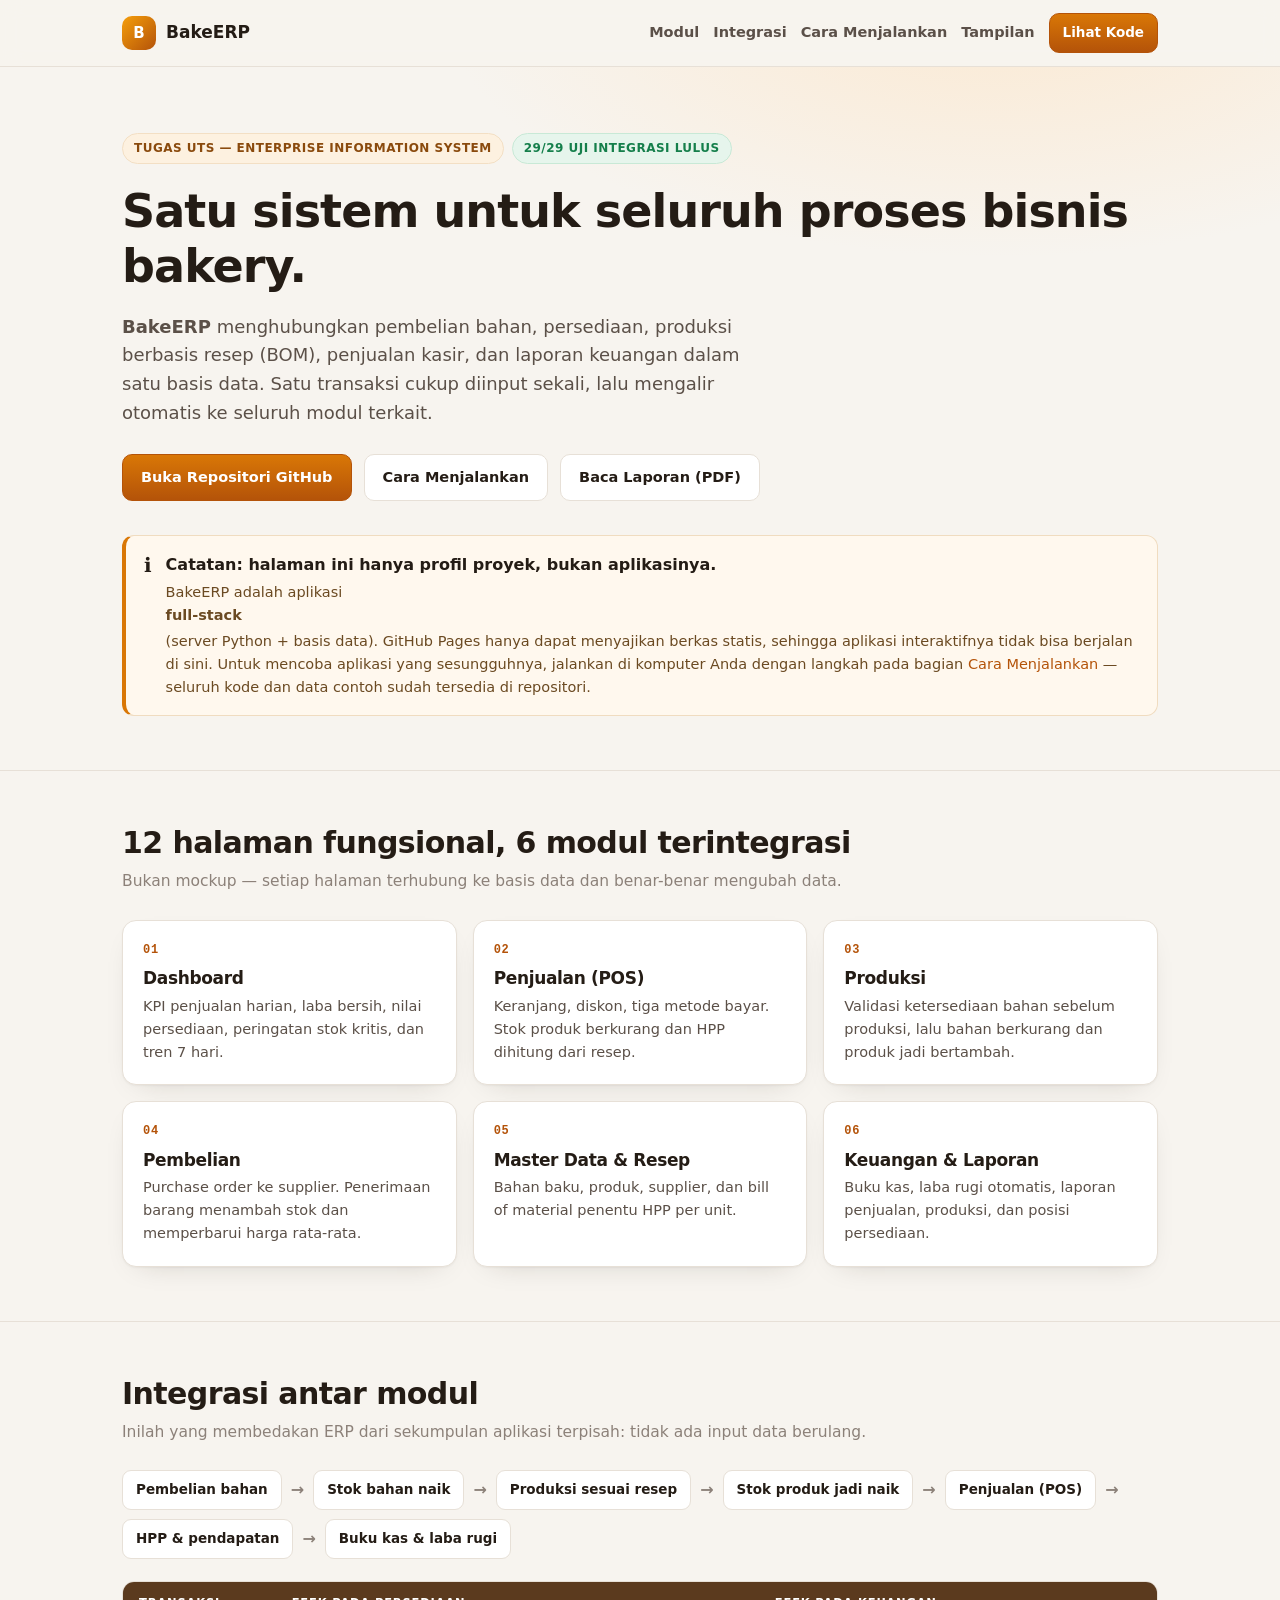
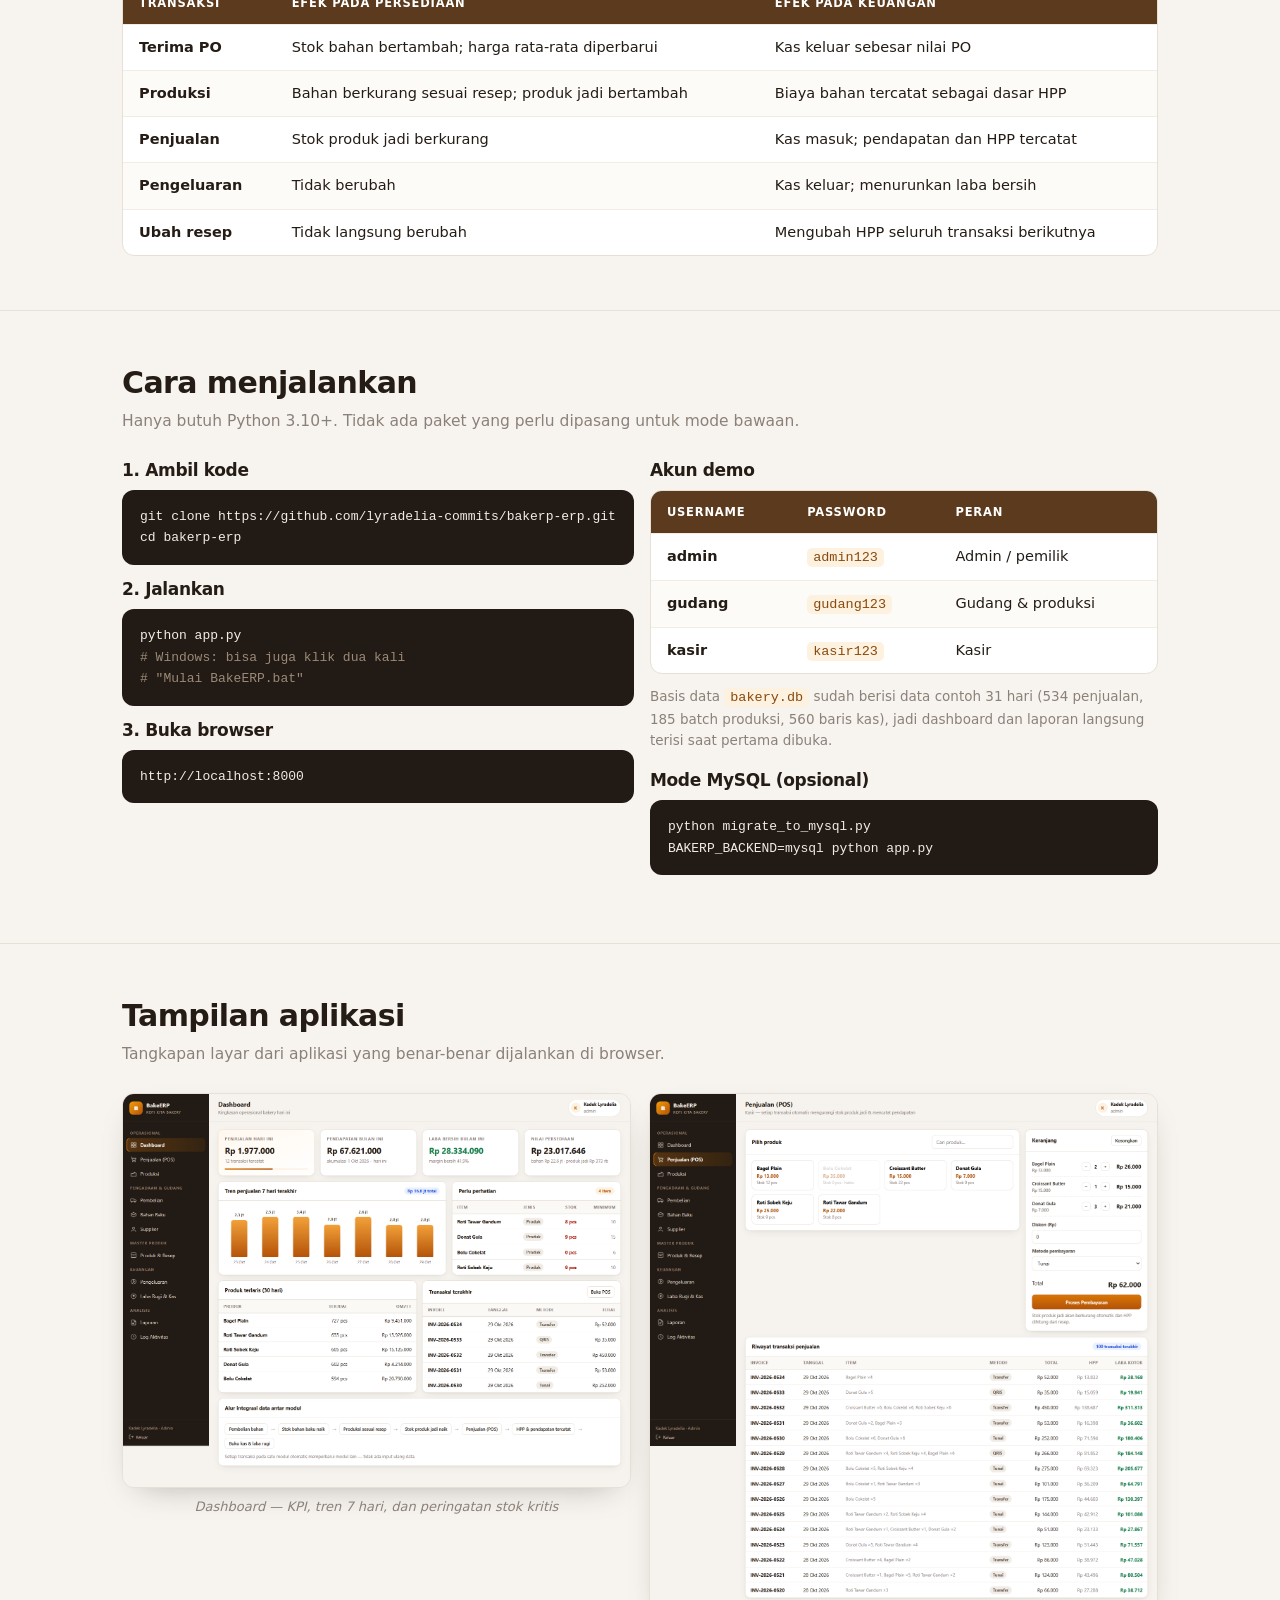
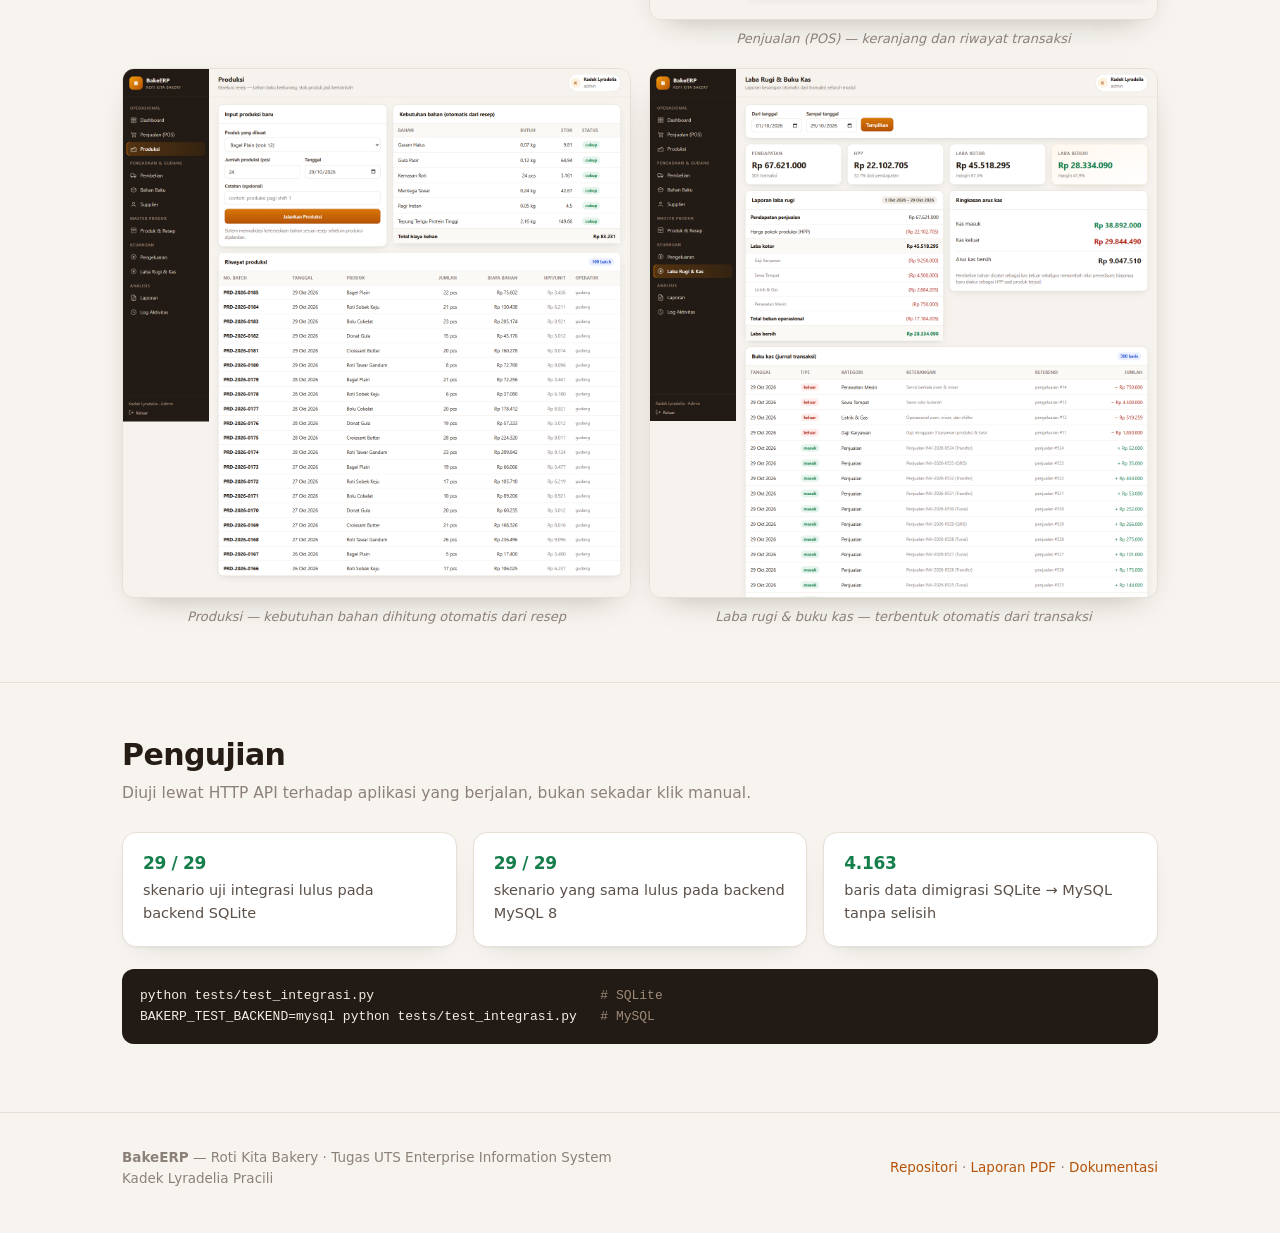
==== index.html @ 0ee61a86 "BakeERP: aplikasi ERP bakery berbasis web (SQLite + MySQL) - 6 modul terintegrasi: pembelian, persed" ====
<!DOCTYPE html>
<html lang="id">
<head>
<meta charset="utf-8" />
<meta name="viewport" content="width=device-width, initial-scale=1" />
<title>BakeERP — Sistem ERP Berbasis Web untuk UMKM Bakery</title>
<meta name="description" content="BakeERP: aplikasi ERP berbasis web untuk Roti Kita Bakery. Mengintegrasikan pembelian, persediaan, produksi berbasis resep, penjualan (POS), dan keuangan dalam satu basis data. Tugas UTS Enterprise Information System." />
<link rel="icon" href="data:image/svg+xml,<svg xmlns='http://www.w3.org/2000/svg' viewBox='0 0 100 100'><text y='.9em' font-size='90'>🥖</text></svg>" />
<style>
  :root {
    --bg: #f7f4ef;
    --panel: #ffffff;
    --ink: #241c15;
    --ink-2: #5b5048;
    --ink-3: #8c8179;
    --line: #e7e0d7;
    --brand: #b45309;
    --brand-2: #d97706;
    --brand-soft: #fdf1e0;
    --side: #221a14;
    --ok: #157f4b;
    --ok-soft: #e6f5ec;
    --warn-soft: #fdf1e0;
    --font: "Segoe UI", system-ui, -apple-system, "Helvetica Neue", Arial, sans-serif;
    --mono: "Cascadia Code", Consolas, "SF Mono", Menlo, monospace;
  }
  * { box-sizing: border-box; }
  html { scroll-behavior: smooth; }
  body {
    margin: 0; background: var(--bg); color: var(--ink);
    font-family: var(--font); font-size: 16px; line-height: 1.6;
    -webkit-font-smoothing: antialiased;
  }
  a { color: var(--brand); text-decoration: none; }
  a:hover { text-decoration: underline; }
  h1, h2, h3 { margin: 0; font-weight: 700; letter-spacing: -.02em; line-height: 1.2; }
  h1 { font-size: clamp(28px, 4.4vw, 46px); }
  h2 { font-size: clamp(22px, 2.8vw, 30px); }
  h3 { font-size: 17px; }
  p { margin: 0 0 14px; }
  .wrap { max-width: 1080px; margin: 0 auto; padding: 0 22px; }

  /* ---------- Header ---------- */
  header {
    position: sticky; top: 0; z-index: 50;
    background: rgba(247,244,239,.94); backdrop-filter: blur(10px);
    border-bottom: 1px solid var(--line);
  }
  .nav { display: flex; align-items: center; gap: 14px; height: 66px; }
  .brand { display: flex; align-items: center; gap: 10px; font-weight: 700; font-size: 17px; color: var(--ink); }
  .brand:hover { text-decoration: none; }
  .mark {
    width: 34px; height: 34px; border-radius: 10px; flex: 0 0 34px;
    background: linear-gradient(135deg, #f59e0b, #b45309);
    display: grid; place-items: center; color: #fff; font-weight: 800; font-size: 15px;
  }
  .nav .spacer { flex: 1; }
  .nav a.lnk { color: var(--ink-2); font-size: 14.5px; font-weight: 600; }
  .nav a.lnk:hover { color: var(--brand); text-decoration: none; }
  @media (max-width: 760px) { .nav a.lnk { display: none; } }

  .btn {
    display: inline-flex; align-items: center; gap: 8px; justify-content: center;
    padding: 11px 18px; border-radius: 10px; font-size: 14.5px; font-weight: 650;
    border: 1px solid var(--line); background: var(--panel); color: var(--ink);
    cursor: pointer; transition: .15s; text-decoration: none;
  }
  .btn:hover { text-decoration: none; transform: translateY(-1px); box-shadow: 0 6px 18px -8px rgba(36,28,21,.3); }
  .btn.primary { background: linear-gradient(180deg, var(--brand-2), var(--brand)); border-color: var(--brand); color: #fff; }
  .btn.dark { background: var(--side); border-color: var(--side); color: #fff; }
  .btn.sm { padding: 8px 13px; font-size: 13.5px; }

  /* ---------- Hero ---------- */
  .hero {
    padding: 66px 0 54px;
    background: radial-gradient(900px 420px at 78% -10%, #fbe9d2, transparent 62%);
  }
  .badges { display: flex; flex-wrap: wrap; gap: 8px; margin-bottom: 20px; }
  .tag {
    font-size: 12px; font-weight: 700; letter-spacing: .04em; text-transform: uppercase;
    padding: 5px 11px; border-radius: 20px; background: var(--brand-soft); color: #8a4a0d;
    border: 1px solid #f3dfc4;
  }
  .tag.ok { background: var(--ok-soft); color: var(--ok); border-color: #c8e9d6; }
  .hero p.lead { font-size: 18px; color: var(--ink-2); max-width: 640px; margin-top: 18px; }
  .cta { display: flex; flex-wrap: wrap; gap: 12px; margin-top: 26px; }

  /* ---------- Notice ---------- */
  .notice {
    margin-top: 34px; display: flex; gap: 14px; align-items: flex-start;
    background: #fff8ee; border: 1px solid #f0dcc0; border-left: 4px solid var(--brand-2);
    border-radius: 12px; padding: 16px 18px;
  }
  .notice .ic { font-size: 20px; line-height: 1.3; }
  .notice b { display: block; margin-bottom: 3px; }
  .notice p { margin: 0; font-size: 14.5px; color: #6b4a22; }

  /* ---------- Sections ---------- */
  section { padding: 54px 0; border-top: 1px solid var(--line); }
  section > .wrap > h2 { margin-bottom: 8px; }
  .sub { color: var(--ink-3); font-size: 15.5px; margin-bottom: 26px; }

  .grid { display: grid; gap: 16px; }
  .g3 { grid-template-columns: repeat(3, 1fr); }
  .g2 { grid-template-columns: repeat(2, 1fr); }
  @media (max-width: 900px) { .g3, .g2 { grid-template-columns: 1fr; } }

  .card {
    background: var(--panel); border: 1px solid var(--line); border-radius: 14px;
    padding: 20px; box-shadow: 0 1px 2px rgba(36,28,21,.04), 0 10px 28px -18px rgba(36,28,21,.25);
  }
  .card h3 { margin-bottom: 6px; }
  .card p { font-size: 14.5px; color: var(--ink-2); margin: 0; }
  .card .num {
    font-family: var(--mono); font-size: 12px; font-weight: 700; color: var(--brand);
    letter-spacing: .06em; margin-bottom: 8px; display: block;
  }

  /* ---------- Flow ---------- */
  .flow { display: flex; flex-wrap: wrap; align-items: center; gap: 9px; margin: 8px 0 4px; }
  .step {
    background: var(--panel); border: 1px solid var(--line); border-radius: 9px;
    padding: 8px 13px; font-size: 13.5px; font-weight: 650;
  }
  .arrow { color: var(--ink-3); font-weight: 700; }

  /* ---------- Table ---------- */
  .tw { overflow-x: auto; border: 1px solid var(--line); border-radius: 12px; background: var(--panel); }
  table { width: 100%; border-collapse: collapse; font-size: 14.5px; }
  th {
    text-align: left; padding: 12px 16px; font-size: 11.5px; letter-spacing: .07em;
    text-transform: uppercase; color: #fff; background: #5b3a1e; font-weight: 700; white-space: nowrap;
  }
  td { padding: 11px 16px; border-top: 1px solid #f2ece4; vertical-align: top; }
  tbody tr:nth-child(even) { background: #fdfbf8; }
  td.k { font-weight: 650; white-space: nowrap; }

  /* ---------- Code ---------- */
  pre {
    background: var(--side); color: #f3ece4; padding: 16px 18px; border-radius: 12px;
    overflow-x: auto; font-family: var(--mono); font-size: 13px; line-height: 1.65; margin: 0 0 14px;
  }
  pre .c { color: #9c8a77; }
  code.inl {
    font-family: var(--mono); font-size: 13.5px; background: var(--brand-soft);
    padding: 2px 6px; border-radius: 5px; color: #8a4a0d;
  }

  /* ---------- Screenshots ---------- */
  .shots { display: grid; grid-template-columns: repeat(2, 1fr); gap: 18px; }
  @media (max-width: 900px) { .shots { grid-template-columns: 1fr; } }
  figure { margin: 0; }
  figure img {
    width: 100%; border-radius: 12px; border: 1px solid var(--line);
    box-shadow: 0 12px 32px -18px rgba(36,28,21,.4); display: block;
    background: #fff;
  }
  figcaption { font-size: 13px; color: var(--ink-3); margin-top: 9px; text-align: center; font-style: italic; }

  /* ---------- Footer ---------- */
  footer { padding: 34px 0 46px; border-top: 1px solid var(--line); color: var(--ink-3); font-size: 13.5px; }
  footer .row { display: flex; flex-wrap: wrap; gap: 10px 22px; justify-content: space-between; align-items: center; }

  .ok-badge { color: var(--ok); font-weight: 700; }
</style>
</head>
<body>

<header>
  <div class="wrap nav">
    <a class="brand" href="#top"><span class="mark">B</span> BakeERP</a>
    <div class="spacer"></div>
    <a class="lnk" href="#modul">Modul</a>
    <a class="lnk" href="#integrasi">Integrasi</a>
    <a class="lnk" href="#jalankan">Cara Menjalankan</a>
    <a class="lnk" href="#tampilan">Tampilan</a>
    <a class="btn primary sm" href="https://github.com/lyradelia-commits/bakerp-erp" target="_blank" rel="noopener">Lihat Kode</a>
  </div>
</header>

<div id="top" class="hero">
  <div class="wrap">
    <div class="badges">
      <span class="tag">Tugas UTS — Enterprise Information System</span>
      <span class="tag ok">29/29 Uji Integrasi Lulus</span>
    </div>
    <h1>Satu sistem untuk seluruh proses bisnis bakery.</h1>
    <p class="lead">
      <b>BakeERP</b> menghubungkan pembelian bahan, persediaan, produksi berbasis resep (BOM),
      penjualan kasir, dan laporan keuangan dalam satu basis data. Satu transaksi cukup diinput
      sekali, lalu mengalir otomatis ke seluruh modul terkait.
    </p>
    <div class="cta">
      <a class="btn primary" href="https://github.com/lyradelia-commits/bakerp-erp" target="_blank" rel="noopener">Buka Repositori GitHub</a>
      <a class="btn" href="#jalankan">Cara Menjalankan</a>
      <a class="btn" href="Laporan_UTS_EIS_ERP_Bakery.pdf" target="_blank" rel="noopener">Baca Laporan (PDF)</a>
    </div>

    <div class="notice">
      <span class="ic">ℹ️</span>
      <div>
        <b>Catatan: halaman ini hanya profil proyek, bukan aplikasinya.</b>
        <p>
          BakeERP adalah aplikasi <b>full-stack</b> (server Python + basis data). GitHub Pages hanya
          dapat menyajikan berkas statis, sehingga aplikasi interaktifnya tidak bisa berjalan di sini.
          Untuk mencoba aplikasi yang sesungguhnya, jalankan di komputer Anda dengan langkah pada
          bagian <a href="#jalankan">Cara Menjalankan</a> — seluruh kode dan data contoh sudah tersedia
          di repositori.
        </p>
      </div>
    </div>
  </div>
</div>

<section id="modul">
  <div class="wrap">
    <h2>12 halaman fungsional, 6 modul terintegrasi</h2>
    <p class="sub">Bukan mockup — setiap halaman terhubung ke basis data dan benar-benar mengubah data.</p>
    <div class="grid g3">
      <div class="card"><span class="num">01</span><h3>Dashboard</h3>
        <p>KPI penjualan harian, laba bersih, nilai persediaan, peringatan stok kritis, dan tren 7 hari.</p></div>
      <div class="card"><span class="num">02</span><h3>Penjualan (POS)</h3>
        <p>Keranjang, diskon, tiga metode bayar. Stok produk berkurang dan HPP dihitung dari resep.</p></div>
      <div class="card"><span class="num">03</span><h3>Produksi</h3>
        <p>Validasi ketersediaan bahan sebelum produksi, lalu bahan berkurang dan produk jadi bertambah.</p></div>
      <div class="card"><span class="num">04</span><h3>Pembelian</h3>
        <p>Purchase order ke supplier. Penerimaan barang menambah stok dan memperbarui harga rata-rata.</p></div>
      <div class="card"><span class="num">05</span><h3>Master Data & Resep</h3>
        <p>Bahan baku, produk, supplier, dan bill of material penentu HPP per unit.</p></div>
      <div class="card"><span class="num">06</span><h3>Keuangan & Laporan</h3>
        <p>Buku kas, laba rugi otomatis, laporan penjualan, produksi, dan posisi persediaan.</p></div>
    </div>
  </div>
</section>

<section id="integrasi">
  <div class="wrap">
    <h2>Integrasi antar modul</h2>
    <p class="sub">Inilah yang membedakan ERP dari sekumpulan aplikasi terpisah: tidak ada input data berulang.</p>
    <div class="flow">
      <span class="step">Pembelian bahan</span><span class="arrow">→</span>
      <span class="step">Stok bahan naik</span><span class="arrow">→</span>
      <span class="step">Produksi sesuai resep</span><span class="arrow">→</span>
      <span class="step">Stok produk jadi naik</span><span class="arrow">→</span>
      <span class="step">Penjualan (POS)</span><span class="arrow">→</span>
      <span class="step">HPP & pendapatan</span><span class="arrow">→</span>
      <span class="step">Buku kas & laba rugi</span>
    </div>
    <div class="tw" style="margin-top:22px">
      <table>
        <thead><tr><th>Transaksi</th><th>Efek pada persediaan</th><th>Efek pada keuangan</th></tr></thead>
        <tbody>
          <tr><td class="k">Terima PO</td><td>Stok bahan bertambah; harga rata-rata diperbarui</td><td>Kas keluar sebesar nilai PO</td></tr>
          <tr><td class="k">Produksi</td><td>Bahan berkurang sesuai resep; produk jadi bertambah</td><td>Biaya bahan tercatat sebagai dasar HPP</td></tr>
          <tr><td class="k">Penjualan</td><td>Stok produk jadi berkurang</td><td>Kas masuk; pendapatan dan HPP tercatat</td></tr>
          <tr><td class="k">Pengeluaran</td><td>Tidak berubah</td><td>Kas keluar; menurunkan laba bersih</td></tr>
          <tr><td class="k">Ubah resep</td><td>Tidak langsung berubah</td><td>Mengubah HPP seluruh transaksi berikutnya</td></tr>
        </tbody>
      </table>
    </div>
  </div>
</section>

<section id="jalankan">
  <div class="wrap">
    <h2>Cara menjalankan</h2>
    <p class="sub">Hanya butuh Python 3.10+. Tidak ada paket yang perlu dipasang untuk mode bawaan.</p>

    <div class="grid g2">
      <div>
        <h3 style="margin-bottom:10px">1. Ambil kode</h3>
        <pre>git clone https://github.com/lyradelia-commits/bakerp-erp.git
cd bakerp-erp</pre>

        <h3 style="margin-bottom:10px">2. Jalankan</h3>
        <pre>python app.py
<span class="c"># Windows: bisa juga klik dua kali</span>
<span class="c"># "Mulai BakeERP.bat"</span></pre>

        <h3 style="margin-bottom:10px">3. Buka browser</h3>
        <pre>http://localhost:8000</pre>
      </div>
      <div>
        <h3 style="margin-bottom:10px">Akun demo</h3>
        <div class="tw">
          <table>
            <thead><tr><th>Username</th><th>Password</th><th>Peran</th></tr></thead>
            <tbody>
              <tr><td class="k">admin</td><td><code class="inl">admin123</code></td><td>Admin / pemilik</td></tr>
              <tr><td class="k">gudang</td><td><code class="inl">gudang123</code></td><td>Gudang & produksi</td></tr>
              <tr><td class="k">kasir</td><td><code class="inl">kasir123</code></td><td>Kasir</td></tr>
            </tbody>
          </table>
        </div>
        <p style="font-size:13.5px;color:var(--ink-3);margin-top:12px">
          Basis data <code class="inl">bakery.db</code> sudah berisi data contoh 31 hari
          (534 penjualan, 185 batch produksi, 560 baris kas), jadi dashboard dan laporan
          langsung terisi saat pertama dibuka.
        </p>

        <h3 style="margin-bottom:10px;margin-top:18px">Mode MySQL (opsional)</h3>
        <pre>python migrate_to_mysql.py
BAKERP_BACKEND=mysql python app.py</pre>
      </div>
    </div>
  </div>
</section>

<section id="tampilan">
  <div class="wrap">
    <h2>Tampilan aplikasi</h2>
    <p class="sub">Tangkapan layar dari aplikasi yang benar-benar dijalankan di browser.</p>
    <div class="shots">
      <figure><img src="img/02-dashboard.png" alt="Dashboard BakeERP" loading="lazy" />
        <figcaption>Dashboard — KPI, tren 7 hari, dan peringatan stok kritis</figcaption></figure>
      <figure><img src="img/03-pos-penjualan.png" alt="Modul penjualan POS" loading="lazy" />
        <figcaption>Penjualan (POS) — keranjang dan riwayat transaksi</figcaption></figure>
      <figure><img src="img/04-produksi.png" alt="Modul produksi" loading="lazy" />
        <figcaption>Produksi — kebutuhan bahan dihitung otomatis dari resep</figcaption></figure>
      <figure><img src="img/07-keuangan.png" alt="Laporan laba rugi" loading="lazy" />
        <figcaption>Laba rugi & buku kas — terbentuk otomatis dari transaksi</figcaption></figure>
    </div>
  </div>
</section>

<section id="pengujian">
  <div class="wrap">
    <h2>Pengujian</h2>
    <p class="sub">Diuji lewat HTTP API terhadap aplikasi yang berjalan, bukan sekadar klik manual.</p>
    <div class="grid g3">
      <div class="card"><h3 class="ok-badge">29 / 29</h3><p>skenario uji integrasi lulus pada backend SQLite</p></div>
      <div class="card"><h3 class="ok-badge">29 / 29</h3><p>skenario yang sama lulus pada backend MySQL 8</p></div>
      <div class="card"><h3 class="ok-badge">4.163</h3><p>baris data dimigrasi SQLite → MySQL tanpa selisih</p></div>
    </div>
    <pre style="margin-top:22px">python tests/test_integrasi.py                             <span class="c"># SQLite</span>
BAKERP_TEST_BACKEND=mysql python tests/test_integrasi.py   <span class="c"># MySQL</span></pre>
  </div>
</section>

<footer>
  <div class="wrap row">
    <div>
      <b>BakeERP</b> — Roti Kita Bakery · Tugas UTS Enterprise Information System<br />
      Kadek Lyradelia Pracili
    </div>
    <div>
      <a href="https://github.com/lyradelia-commits/bakerp-erp" target="_blank" rel="noopener">Repositori</a> ·
      <a href="Laporan_UTS_EIS_ERP_Bakery.pdf" target="_blank" rel="noopener">Laporan PDF</a> ·
      <a href="https://github.com/lyradelia-commits/bakerp-erp#readme" target="_blank" rel="noopener">Dokumentasi</a>
    </div>
  </div>
</footer>

</body>
</html>
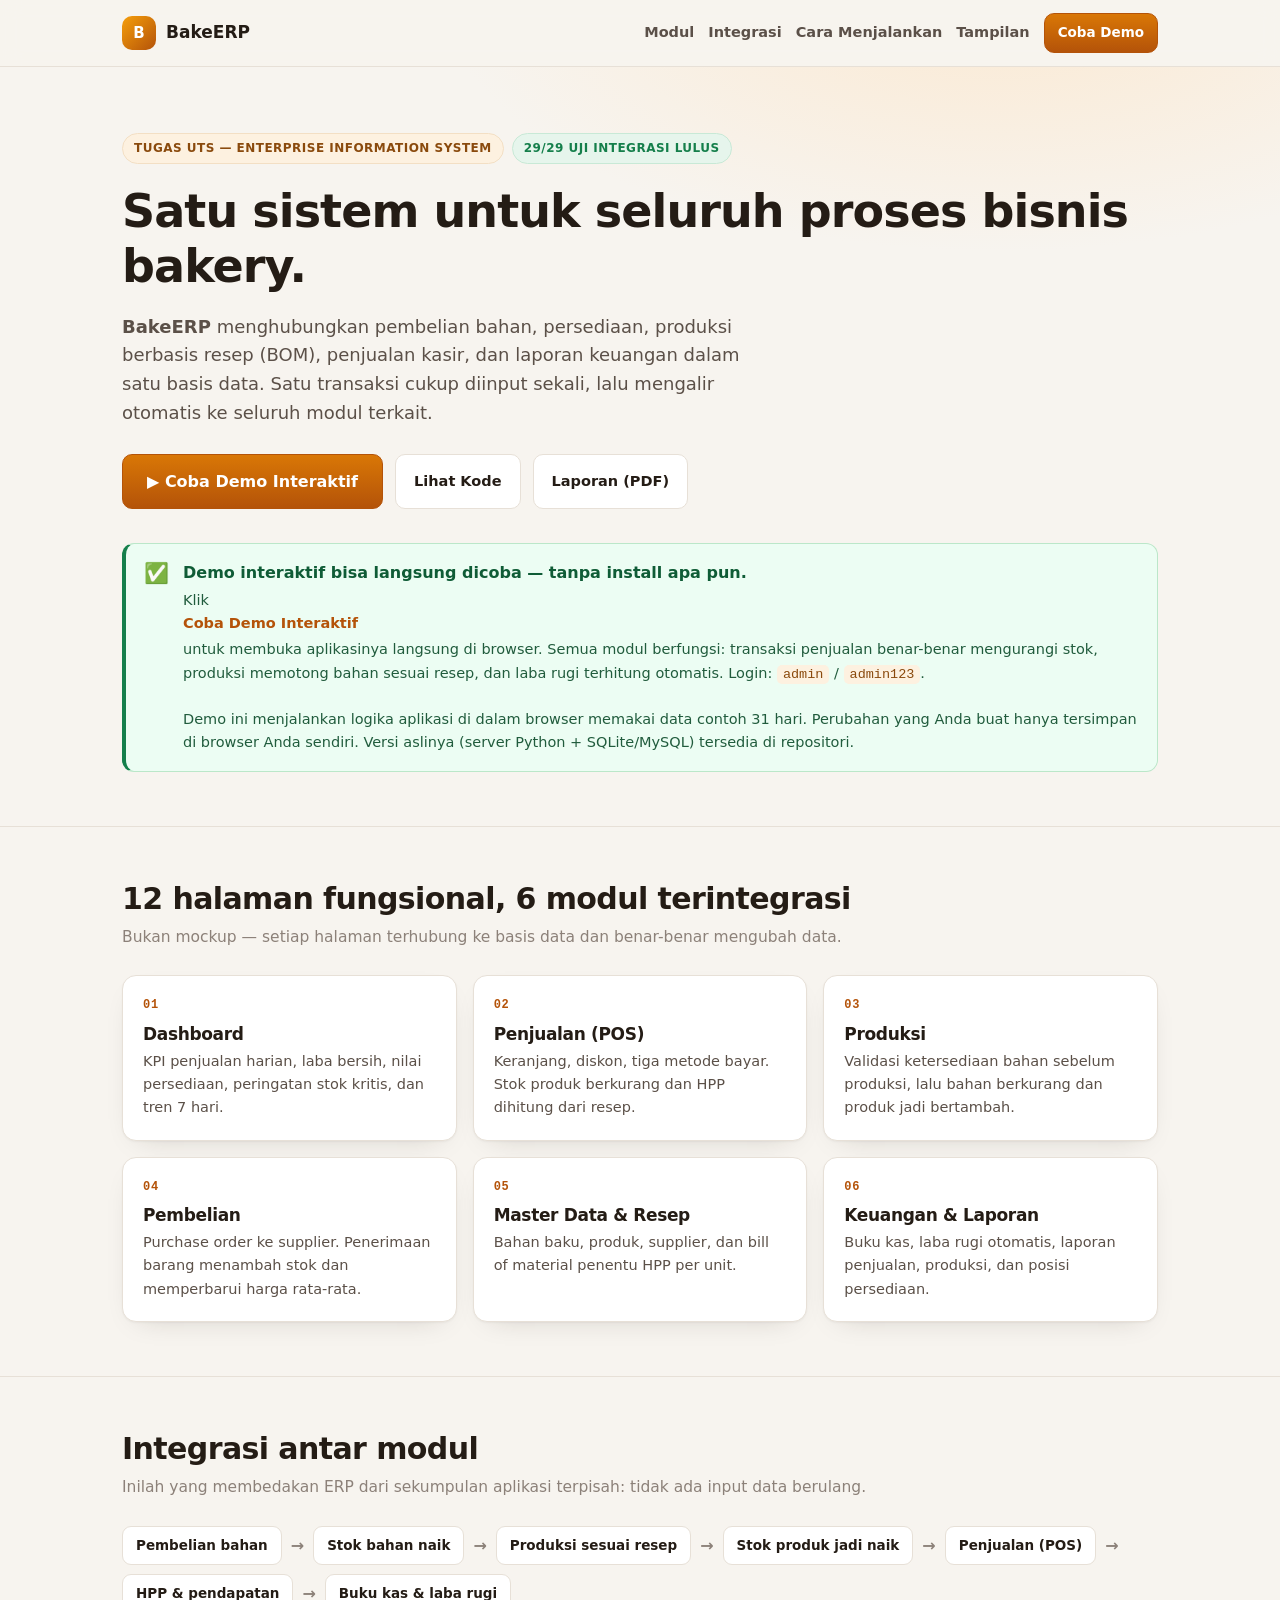
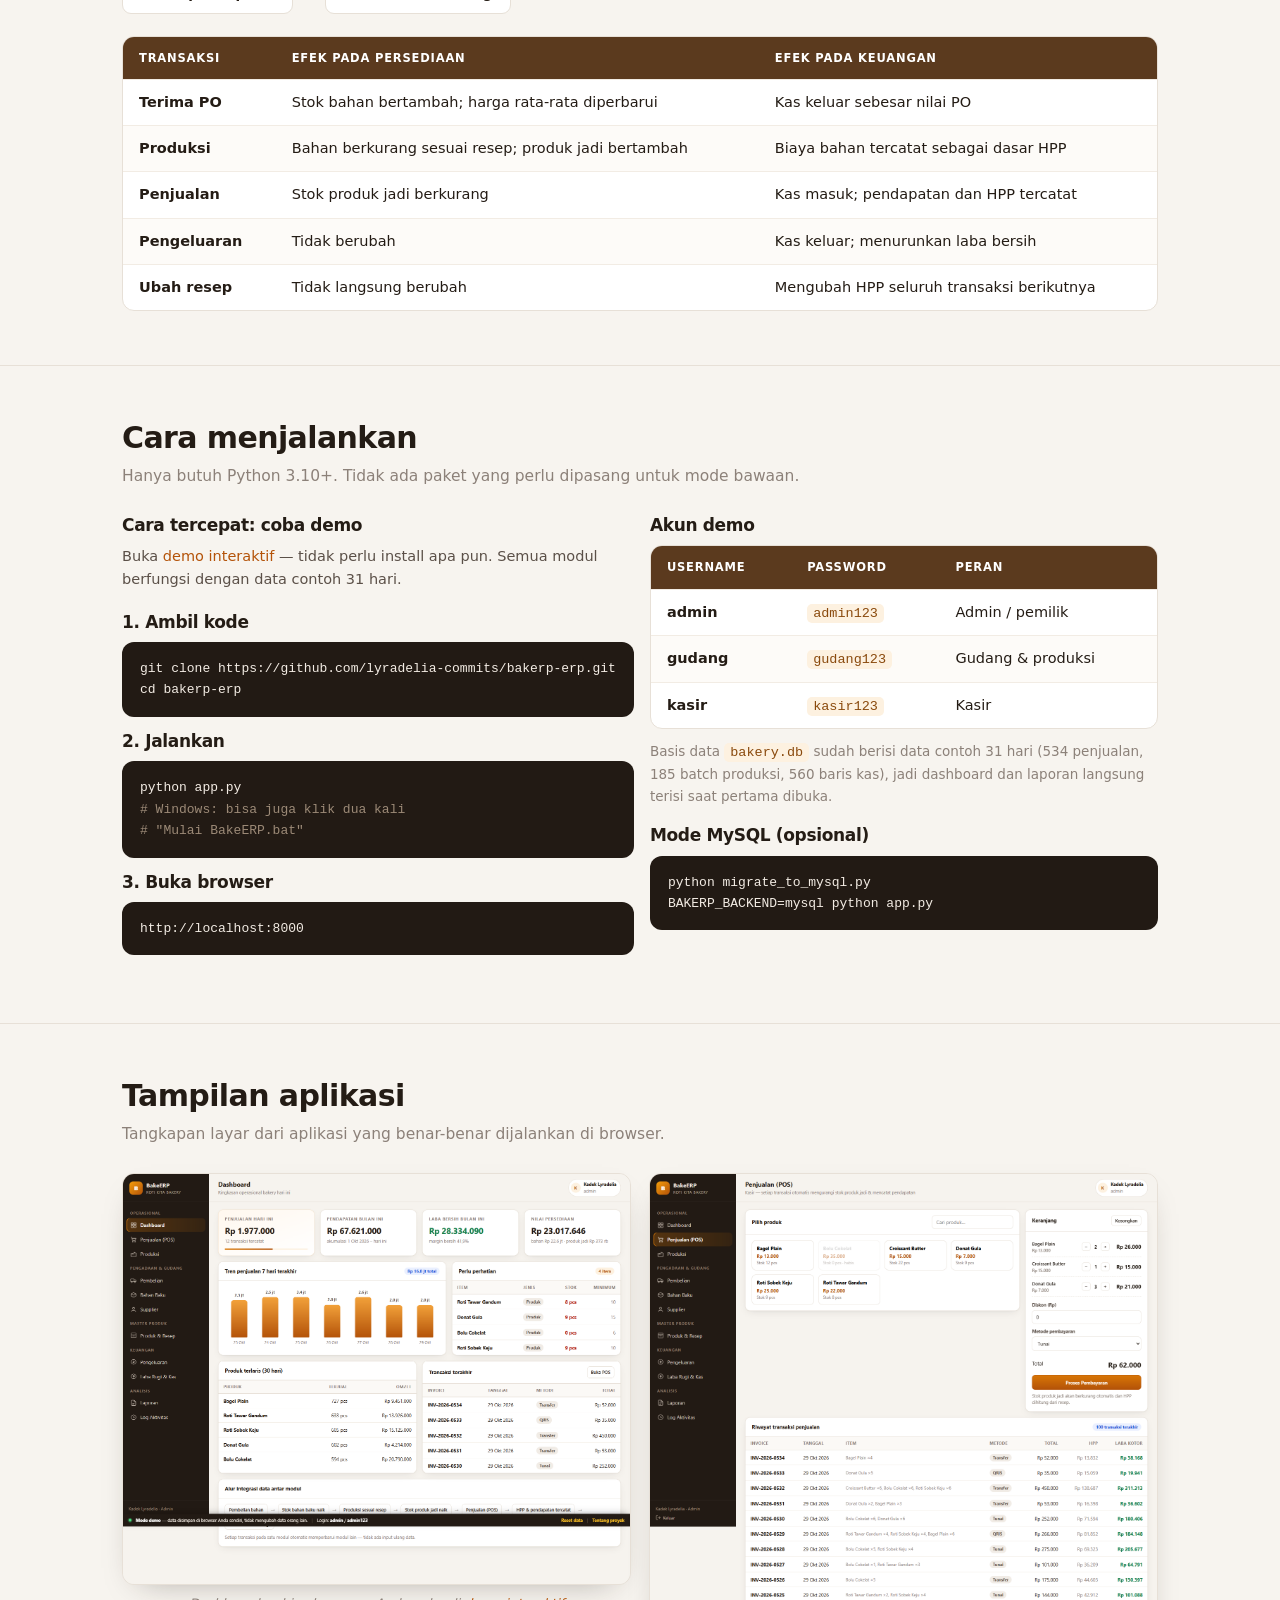
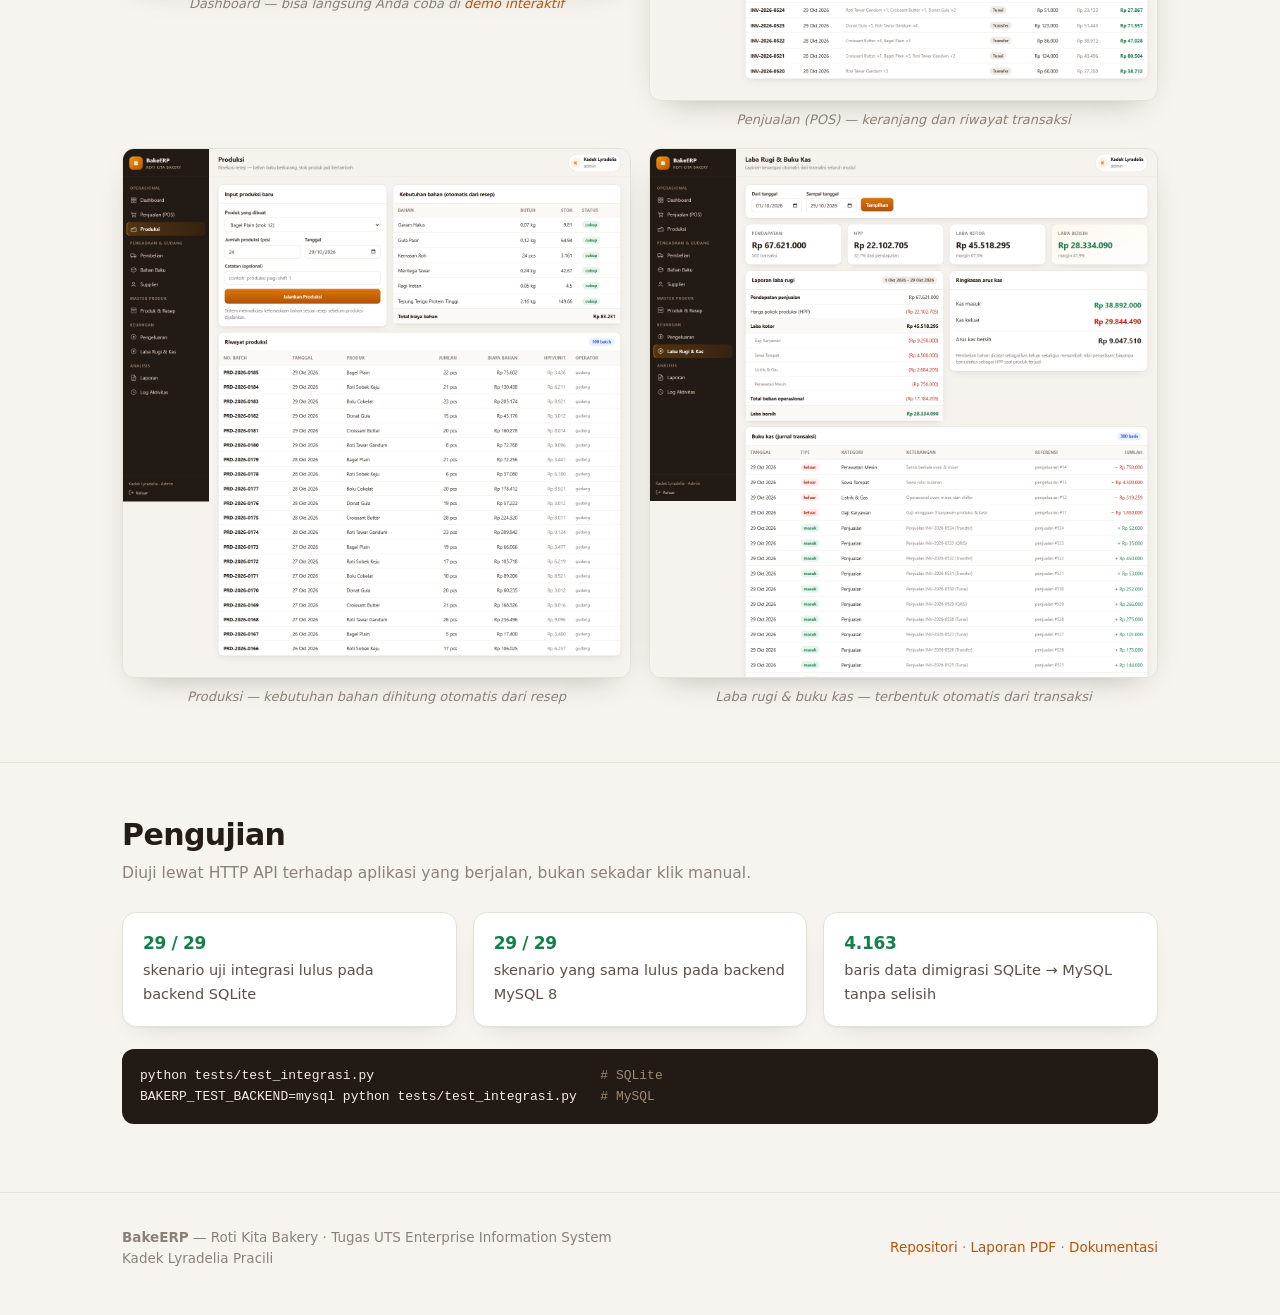
==== commit 2dda526b: "feat(demo): demo interaktif sisi-klien untuk GitHub Pages - api-local.js: seluruh logika core.py dit" ====
--- a/index.html
+++ b/index.html
@@ -174,7 +174,7 @@
     <a class="lnk" href="#integrasi">Integrasi</a>
     <a class="lnk" href="#jalankan">Cara Menjalankan</a>
     <a class="lnk" href="#tampilan">Tampilan</a>
-    <a class="btn primary sm" href="https://github.com/lyradelia-commits/bakerp-erp" target="_blank" rel="noopener">Lihat Kode</a>
+    <a class="btn primary sm" href="demo/index.html">Coba Demo</a>
   </div>
 </header>
 
@@ -191,21 +191,24 @@
       sekali, lalu mengalir otomatis ke seluruh modul terkait.
     </p>
     <div class="cta">
-      <a class="btn primary" href="https://github.com/lyradelia-commits/bakerp-erp" target="_blank" rel="noopener">Buka Repositori GitHub</a>
-      <a class="btn" href="#jalankan">Cara Menjalankan</a>
-      <a class="btn" href="Laporan_UTS_EIS_ERP_Bakery.pdf" target="_blank" rel="noopener">Baca Laporan (PDF)</a>
-    </div>
-
-    <div class="notice">
-      <span class="ic">ℹ️</span>
+      <a class="btn primary" href="demo/index.html" style="font-size:16px;padding:14px 24px">▶ Coba Demo Interaktif</a>
+      <a class="btn" href="https://github.com/lyradelia-commits/bakerp-erp" target="_blank" rel="noopener">Lihat Kode</a>
+      <a class="btn" href="Laporan_UTS_EIS_ERP_Bakery.pdf" target="_blank" rel="noopener">Laporan (PDF)</a>
+    </div>
+
+    <div class="notice" style="background:#ecfdf3;border-color:#bbe7c9;border-left-color:#157f4b">
+      <span class="ic">✅</span>
       <div>
-        <b>Catatan: halaman ini hanya profil proyek, bukan aplikasinya.</b>
-        <p>
-          BakeERP adalah aplikasi <b>full-stack</b> (server Python + basis data). GitHub Pages hanya
-          dapat menyajikan berkas statis, sehingga aplikasi interaktifnya tidak bisa berjalan di sini.
-          Untuk mencoba aplikasi yang sesungguhnya, jalankan di komputer Anda dengan langkah pada
-          bagian <a href="#jalankan">Cara Menjalankan</a> — seluruh kode dan data contoh sudah tersedia
-          di repositori.
+        <b style="color:#0f5c36">Demo interaktif bisa langsung dicoba — tanpa install apa pun.</b>
+        <p style="color:#215c3d">
+          Klik <a href="demo/index.html"><b>Coba Demo Interaktif</b></a> untuk membuka aplikasinya
+          langsung di browser. Semua modul berfungsi: transaksi penjualan benar-benar mengurangi
+          stok, produksi memotong bahan sesuai resep, dan laba rugi terhitung otomatis.
+          Login: <code class="inl">admin</code> / <code class="inl">admin123</code>.
+          <br /><br />
+          Demo ini menjalankan logika aplikasi di dalam browser memakai data contoh 31 hari.
+          Perubahan yang Anda buat hanya tersimpan di browser Anda sendiri. Versi aslinya
+          (server Python + SQLite/MySQL) tersedia di repositori.
         </p>
       </div>
     </div>
@@ -268,7 +271,13 @@
 
     <div class="grid g2">
       <div>
-        <h3 style="margin-bottom:10px">1. Ambil kode</h3>
+        <h3 style="margin-bottom:10px">Cara tercepat: coba demo</h3>
+        <p style="font-size:14.5px;color:var(--ink-2)">
+          Buka <a href="demo/index.html">demo interaktif</a> — tidak perlu install apa pun.
+          Semua modul berfungsi dengan data contoh 31 hari.
+        </p>
+
+        <h3 style="margin-bottom:10px;margin-top:20px">1. Ambil kode</h3>
         <pre>git clone https://github.com/lyradelia-commits/bakerp-erp.git
 cd bakerp-erp</pre>
 
@@ -311,8 +320,8 @@
     <h2>Tampilan aplikasi</h2>
     <p class="sub">Tangkapan layar dari aplikasi yang benar-benar dijalankan di browser.</p>
     <div class="shots">
-      <figure><img src="img/02-dashboard.png" alt="Dashboard BakeERP" loading="lazy" />
-        <figcaption>Dashboard — KPI, tren 7 hari, dan peringatan stok kritis</figcaption></figure>
+      <figure><img src="img/demo-dashboard.png" alt="Demo interaktif BakeERP" loading="lazy" />
+        <figcaption>Dashboard — bisa langsung Anda coba di <a href="demo/index.html">demo interaktif</a></figcaption></figure>
       <figure><img src="img/03-pos-penjualan.png" alt="Modul penjualan POS" loading="lazy" />
         <figcaption>Penjualan (POS) — keranjang dan riwayat transaksi</figcaption></figure>
       <figure><img src="img/04-produksi.png" alt="Modul produksi" loading="lazy" />
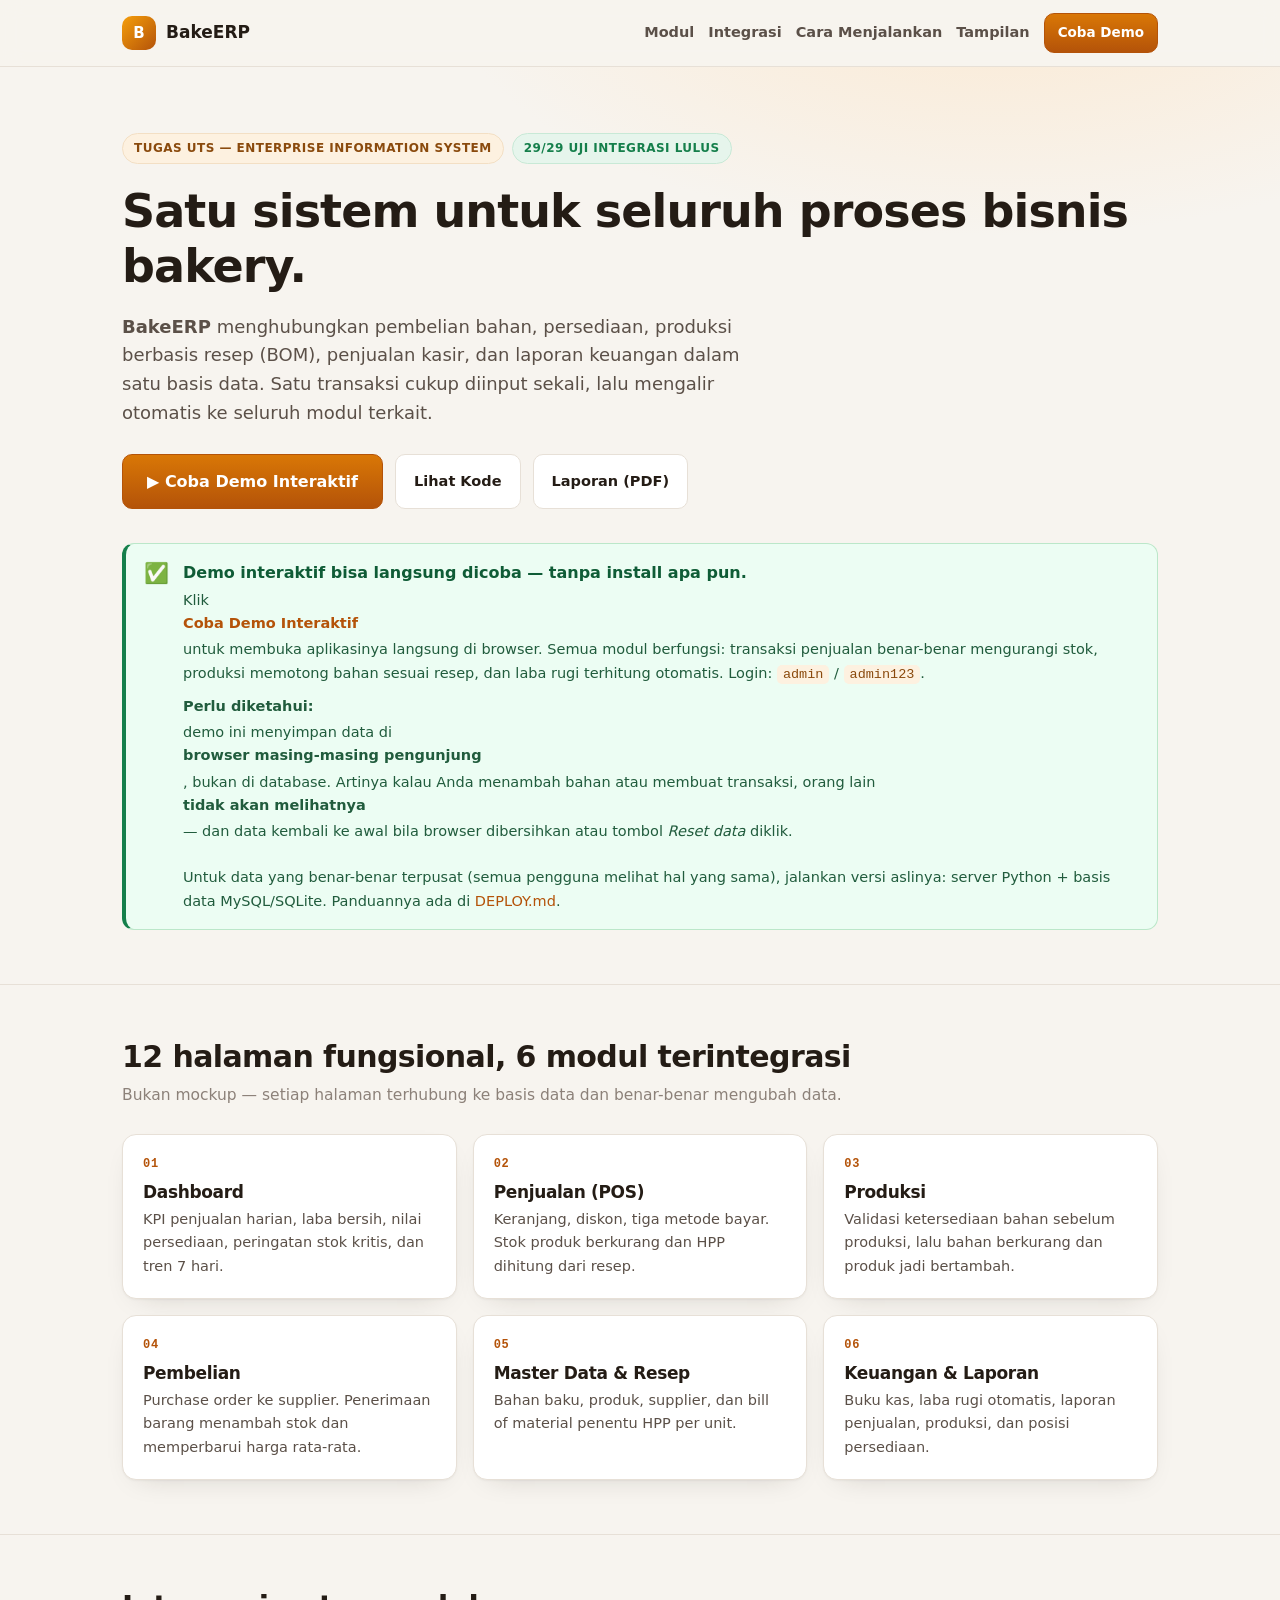
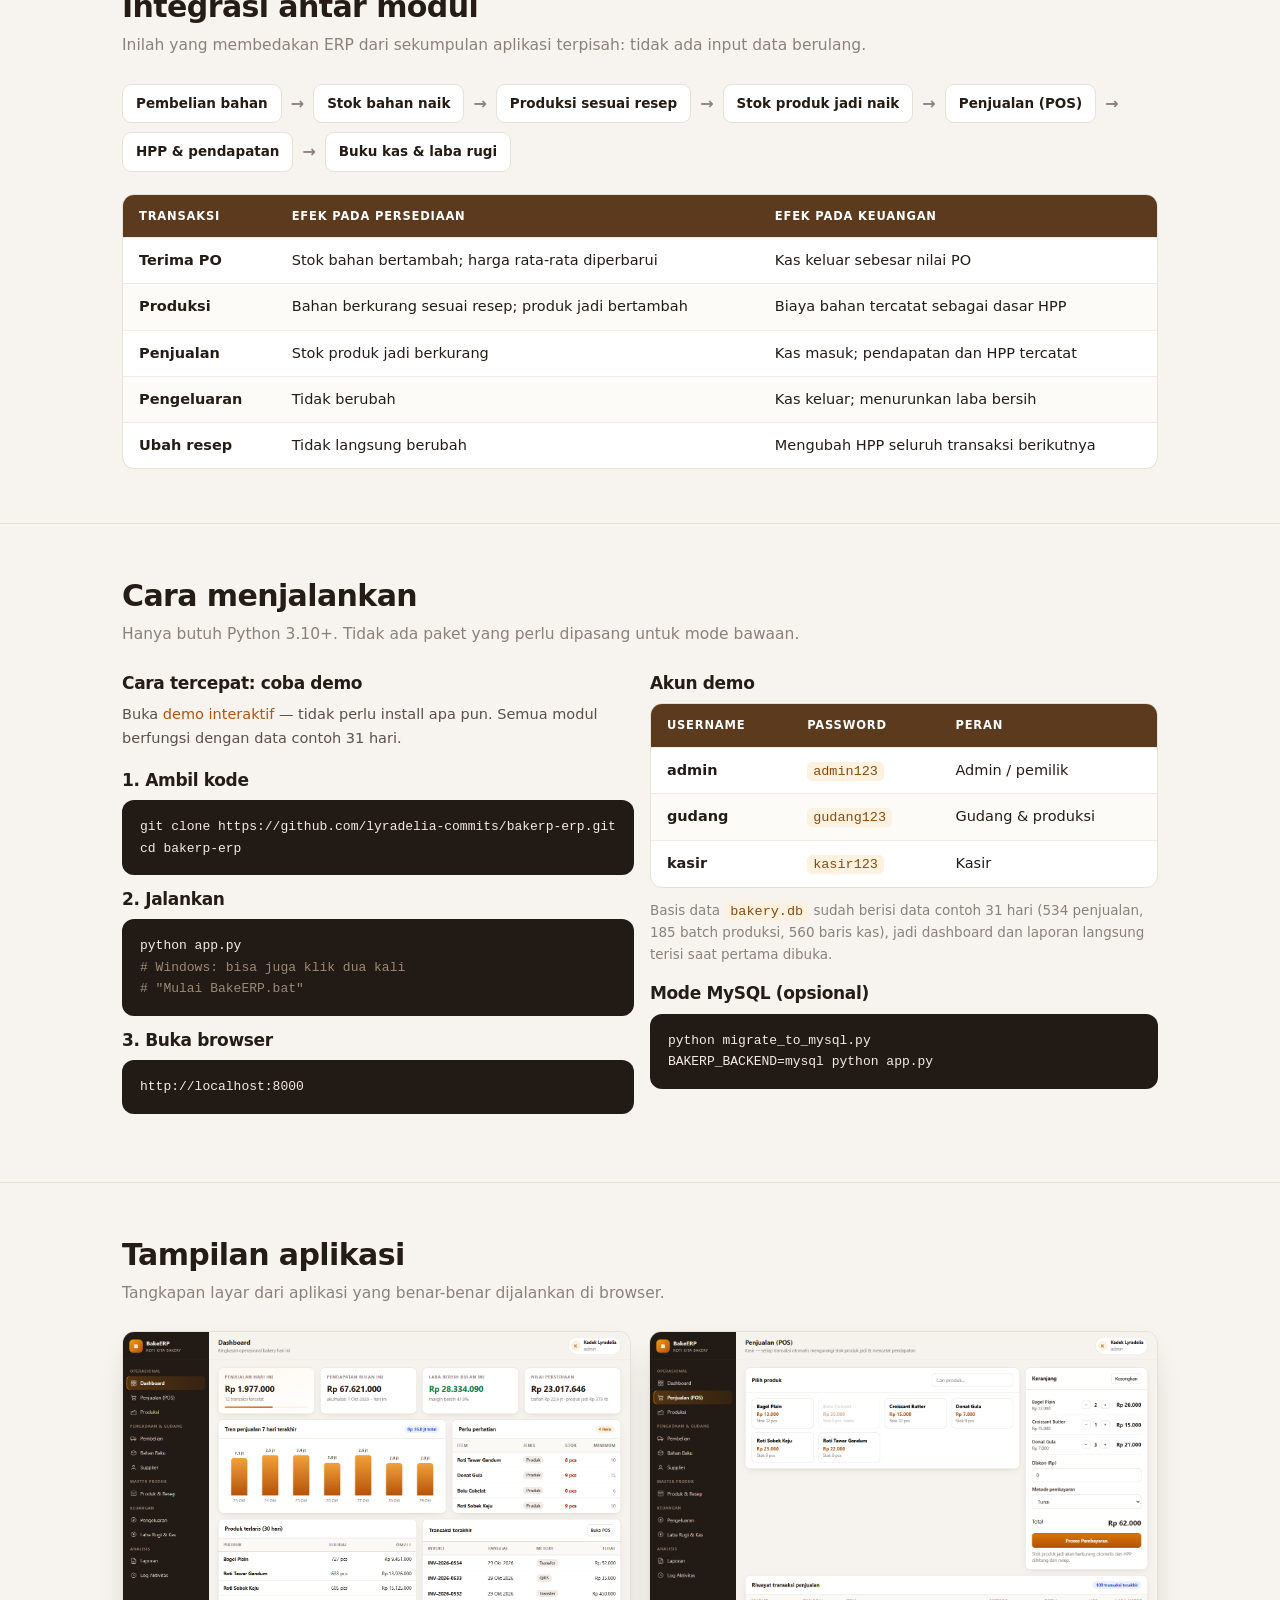
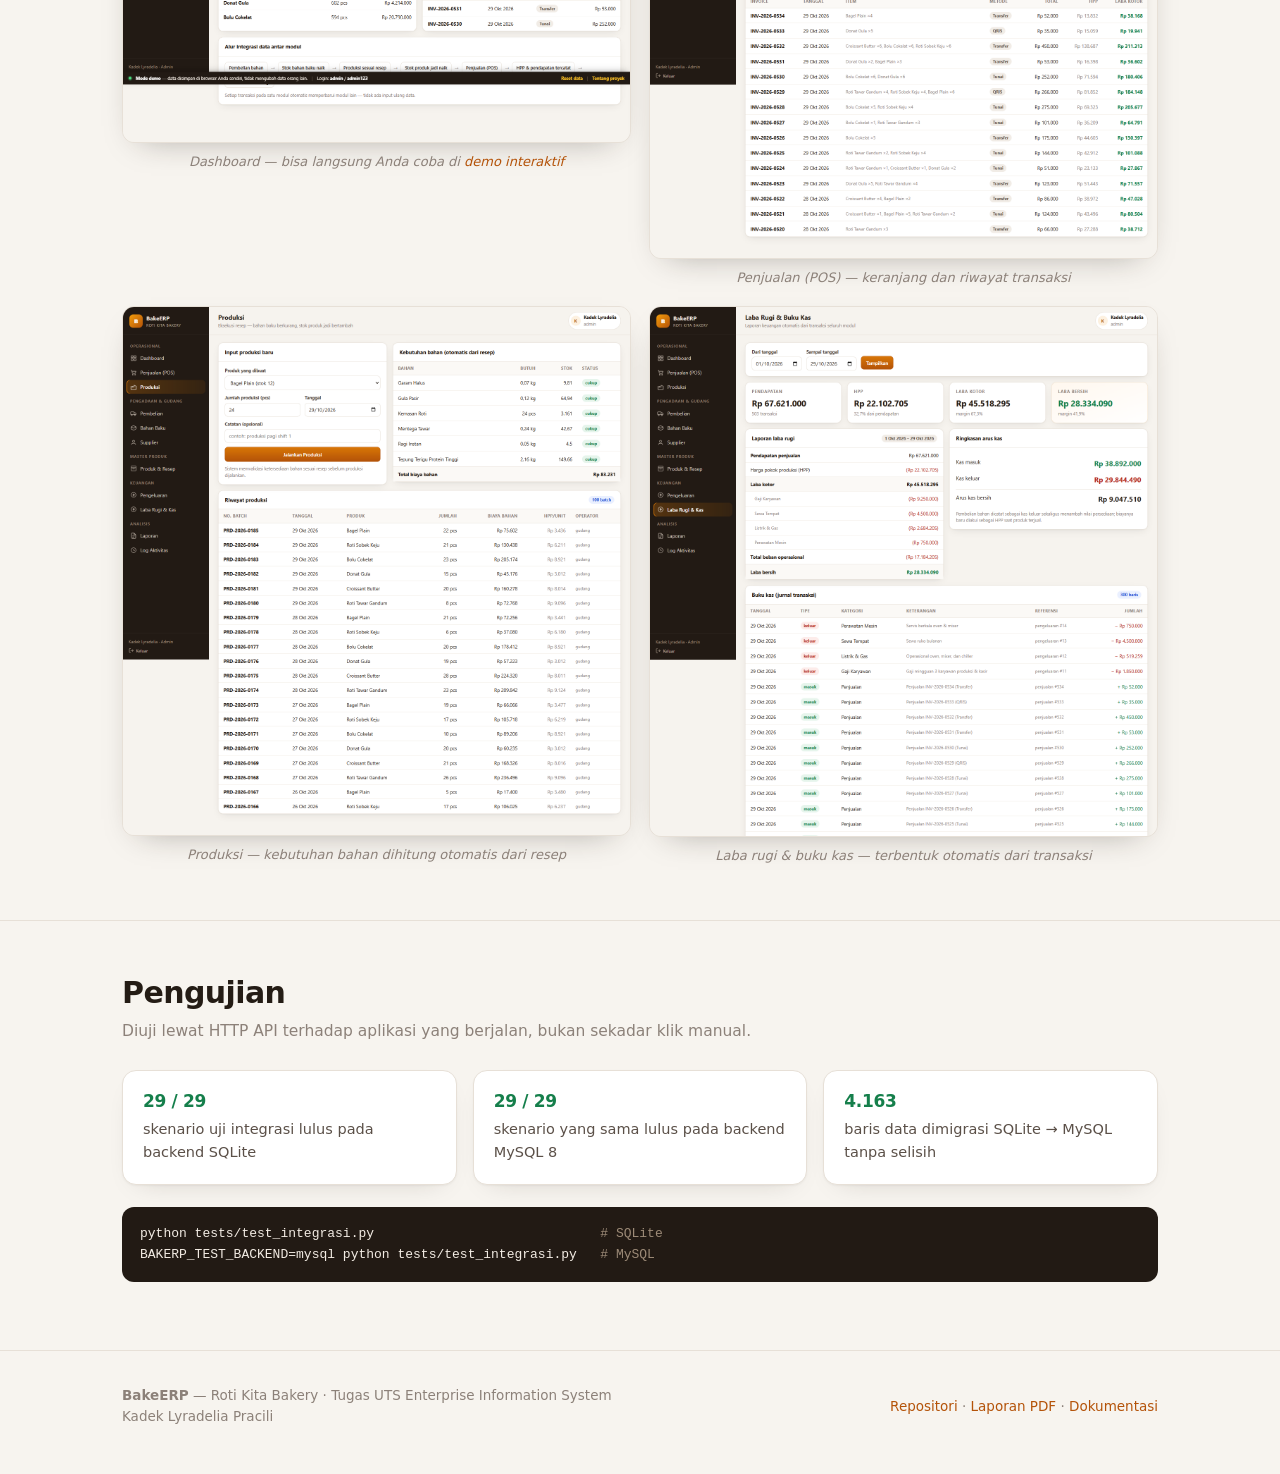
==== commit 2aa2017f: "fix(db): MySQL jadi sumber kebenaran + indikator database di UI - db.py: mode auto (deteksi MySQL, f" ====
--- a/index.html
+++ b/index.html
@@ -205,10 +205,17 @@
           langsung di browser. Semua modul berfungsi: transaksi penjualan benar-benar mengurangi
           stok, produksi memotong bahan sesuai resep, dan laba rugi terhitung otomatis.
           Login: <code class="inl">admin</code> / <code class="inl">admin123</code>.
+        </p>
+        <p style="color:#215c3d;margin-top:10px">
+          <b>Perlu diketahui:</b> demo ini menyimpan data di <b>browser masing-masing pengunjung</b>,
+          bukan di database. Artinya kalau Anda menambah bahan atau membuat transaksi, orang lain
+          <b>tidak akan melihatnya</b> — dan data kembali ke awal bila browser dibersihkan
+          atau tombol <i>Reset data</i> diklik.
           <br /><br />
-          Demo ini menjalankan logika aplikasi di dalam browser memakai data contoh 31 hari.
-          Perubahan yang Anda buat hanya tersimpan di browser Anda sendiri. Versi aslinya
-          (server Python + SQLite/MySQL) tersedia di repositori.
+          Untuk data yang benar-benar terpusat (semua pengguna melihat hal yang sama), jalankan
+          versi aslinya: server Python + basis data MySQL/SQLite. Panduannya ada di
+          <a href="https://github.com/lyradelia-commits/bakerp-erp/blob/main/DEPLOY.md"
+             target="_blank" rel="noopener">DEPLOY.md</a>.
         </p>
       </div>
     </div>
